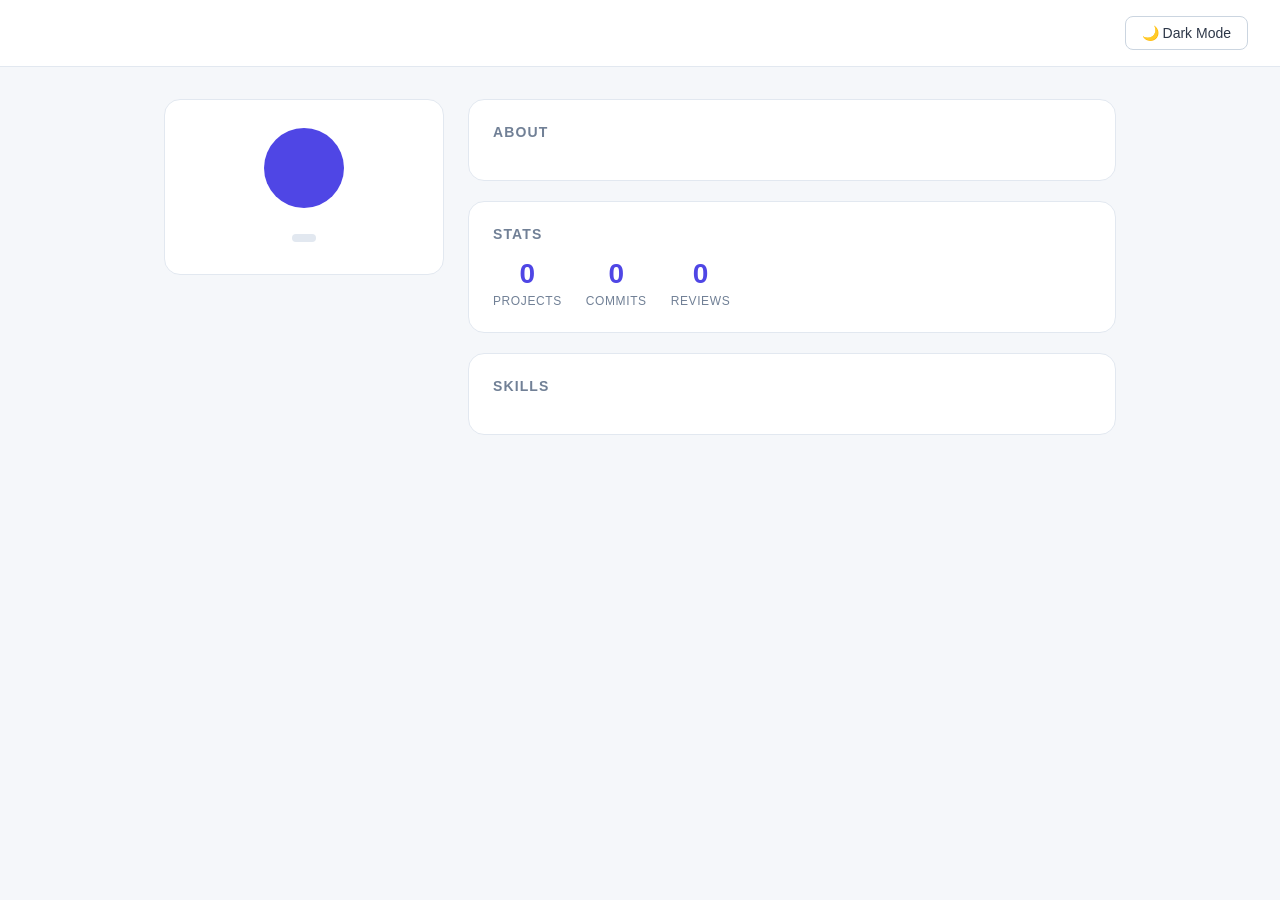
==== 10_dom_manipulation/live-class/mentee/index.html @ 92e0a52a "Merge remote-tracking branch 'upstream/main'" ====
<!DOCTYPE html>
<html lang="en">
  <head>
    <meta charset="UTF-8" />
    <meta name="viewport" content="width=device-width, initial-scale=1.0" />
    <title>DOM Manipulation — Live Class</title>
    <link rel="stylesheet" href="style.css" />
  </head>

  <!--
  ============================================================
  🏗️  PAGE STRUCTURE — READ BEFORE YOU START
  ============================================================
  This is a User Profile Page.
  Your JavaScript will select elements from this HTML and
  update them dynamically — no hardcoding text here.

  IMPORTANT: Do NOT add text content directly to these elements.
  Leave them empty or with placeholder text where noted.
  JavaScript will fill everything in.
  ============================================================
  -->

  <body>

    <!-- ✅ STEP 1 — HEADER
         This header holds the page title and a dark mode toggle button.
         The <h1> id="page-title" will be filled by JS.
         The <button> id="theme-btn" triggers dark mode when clicked
         (we'll add the click behavior in Event Listeners lesson —
         for now just style it and log that it exists). -->
    <header class="site-header">
      <h1 id="page-title"></h1>
      <button id="theme-btn">🌙 Dark Mode</button>
    </header>

    <!-- ✅ STEP 2 — MAIN LAYOUT
         A two-column layout: profile card on the left, content on the right. -->
    <main class="layout">

      <!-- ✅ STEP 3 — PROFILE CARD
           Leave all text content empty — JS fills it in. -->
      <aside class="profile-card">
        <div class="avatar" id="avatar">
          <!-- JS will set the initials here -->
        </div>
        <h2 id="user-name"></h2>
        <p id="user-title"></p>
        <p id="user-location"></p>
        <span id="status-badge" class="badge"></span>
      </aside>

      <!-- ✅ STEP 4 — CONTENT AREA -->
      <section class="content">

        <!-- Bio section -->
        <div class="section-block" id="bio-block">
          <h3>About</h3>
          <p id="user-bio"></p>
        </div>

        <!-- Stats section -->
        <div class="section-block" id="stats-block">
          <h3>Stats</h3>
          <div class="stats-row">
            <div class="stat">
              <span class="stat-number" id="stat-projects">0</span>
              <span class="stat-label">Projects</span>
            </div>
            <div class="stat">
              <span class="stat-number" id="stat-commits">0</span>
              <span class="stat-label">Commits</span>
            </div>
            <div class="stat">
              <span class="stat-number" id="stat-reviews">0</span>
              <span class="stat-label">Reviews</span>
            </div>
          </div>
        </div>

        <!-- Skills section — JS will build this list dynamically -->
        <div class="section-block" id="skills-block">
          <h3>Skills</h3>
          <!-- ✅ STEP 5 — SKILLS LIST
               Create a <ul> with id="skills-list"
               Leave it empty — JS will append <li> items to it. -->
          <ul id="skills-list"></ul>
        </div>

      </section>
    </main>

    <script src="app.js"></script>
  </body>
</html>
---- 10_dom_manipulation/live-class/mentee/style.css ----
/* ============================================================
   DOM MANIPULATION — LIVE CLASS  |  Stylesheet
   ============================================================
   This CSS is provided and explained below.
   You do not need to edit anything here.
   All your work happens in app.js.
   ============================================================ */

/* --- RESET & BASE --- */
* {
  box-sizing: border-box;
  margin: 0;
  padding: 0;
}

/* Body — light gray background, clean sans-serif font.
   transition: background-color makes the dark mode switch smooth. */
body {
  font-family: "Segoe UI", Tahoma, Geneva, Verdana, sans-serif;
  background-color: #f5f7fa;
  color: #2d3748;
  min-height: 100vh;
  transition: background-color 0.3s, color 0.3s;
}

/* --- DARK MODE ---
   When JS adds class="dark" to <body>, these rules apply.
   This is how .classList.toggle("dark") works — no inline styles needed. */
body.dark {
  background-color: #1a202c;
  color: #e2e8f0;
}

body.dark .profile-card {
  background-color: #2d3748;
  border-color: #4a5568;
}

body.dark .section-block {
  background-color: #2d3748;
  border-color: #4a5568;
}

body.dark .site-header {
  background-color: #2d3748;
  border-bottom-color: #4a5568;
}

/* --- HEADER --- */
.site-header {
  display: flex;
  justify-content: space-between;
  align-items: center;
  padding: 16px 32px;
  background-color: #ffffff;
  border-bottom: 1px solid #e2e8f0;
  position: sticky;
  top: 0;
  z-index: 10;
}

.site-header h1 {
  font-size: 1.25rem;
  font-weight: 700;
  color: inherit;
}

/* Dark mode toggle button */
#theme-btn {
  background: none;
  border: 1px solid #cbd5e0;
  padding: 8px 16px;
  border-radius: 8px;
  cursor: pointer;
  font-size: 0.875rem;
  color: inherit;
  transition: background-color 0.2s;
}

#theme-btn:hover {
  background-color: rgba(0,0,0,0.05);
}

/* --- MAIN LAYOUT --- */
.layout {
  display: grid;
  grid-template-columns: 280px 1fr;
  gap: 24px;
  max-width: 1000px;
  margin: 32px auto;
  padding: 0 24px;
}

/* --- PROFILE CARD --- */
.profile-card {
  background-color: #ffffff;
  border: 1px solid #e2e8f0;
  border-radius: 16px;
  padding: 28px 24px;
  text-align: center;
  height: fit-content;
  position: sticky;
  top: 80px;
  transition: background-color 0.3s, border-color 0.3s;
}

/* Avatar circle — JS sets the initials as textContent */
.avatar {
  width: 80px;
  height: 80px;
  border-radius: 50%;
  background-color: #4f46e5;
  color: #ffffff;
  font-size: 1.75rem;
  font-weight: 700;
  display: flex;
  align-items: center;
  justify-content: center;
  margin: 0 auto 16px;
}

.profile-card h2 {
  font-size: 1.25rem;
  font-weight: 700;
  margin-bottom: 4px;
}

.profile-card p {
  font-size: 0.875rem;
  color: #718096;
  margin-bottom: 4px;
}

/* Status badge — .badge.active turns it green, .badge.away turns it yellow */
.badge {
  display: inline-block;
  padding: 4px 12px;
  border-radius: 999px;
  font-size: 0.75rem;
  font-weight: 600;
  margin-top: 10px;
  background-color: #e2e8f0;
  color: #4a5568;
}

.badge.active {
  background-color: #c6f6d5;
  color: #276749;
}

.badge.away {
  background-color: #fefcbf;
  color: #744210;
}

.badge.offline {
  background-color: #fed7d7;
  color: #742a2a;
}

/* --- CONTENT SECTIONS --- */
.content {
  display: flex;
  flex-direction: column;
  gap: 20px;
}

.section-block {
  background-color: #ffffff;
  border: 1px solid #e2e8f0;
  border-radius: 16px;
  padding: 24px;
  transition: background-color 0.3s, border-color 0.3s;
}

.section-block h3 {
  font-size: 0.875rem;
  font-weight: 700;
  text-transform: uppercase;
  letter-spacing: 0.08em;
  color: #718096;
  margin-bottom: 16px;
}

#user-bio {
  font-size: 0.9375rem;
  line-height: 1.7;
  color: inherit;
}

/* --- STATS ROW --- */
.stats-row {
  display: flex;
  gap: 24px;
}

.stat {
  display: flex;
  flex-direction: column;
  align-items: center;
  gap: 4px;
}

.stat-number {
  font-size: 1.75rem;
  font-weight: 800;
  color: #4f46e5;
}

.stat-label {
  font-size: 0.75rem;
  color: #718096;
  text-transform: uppercase;
  letter-spacing: 0.05em;
}

/* --- SKILLS LIST --- */
#skills-list {
  list-style: none;
  display: flex;
  flex-wrap: wrap;
  gap: 8px;
}

/* Each skill tag — JS creates these with createElement */
#skills-list li {
  background-color: #ebf4ff;
  color: #2b6cb0;
  padding: 6px 14px;
  border-radius: 999px;
  font-size: 0.8125rem;
  font-weight: 500;
}

body.dark #skills-list li {
  background-color: #2c5282;
  color: #bee3f8;
}

/* --- RESPONSIVE --- */
@media (max-width: 700px) {
  .layout {
    grid-template-columns: 1fr;
  }
  .profile-card {
    position: static;
  }
}
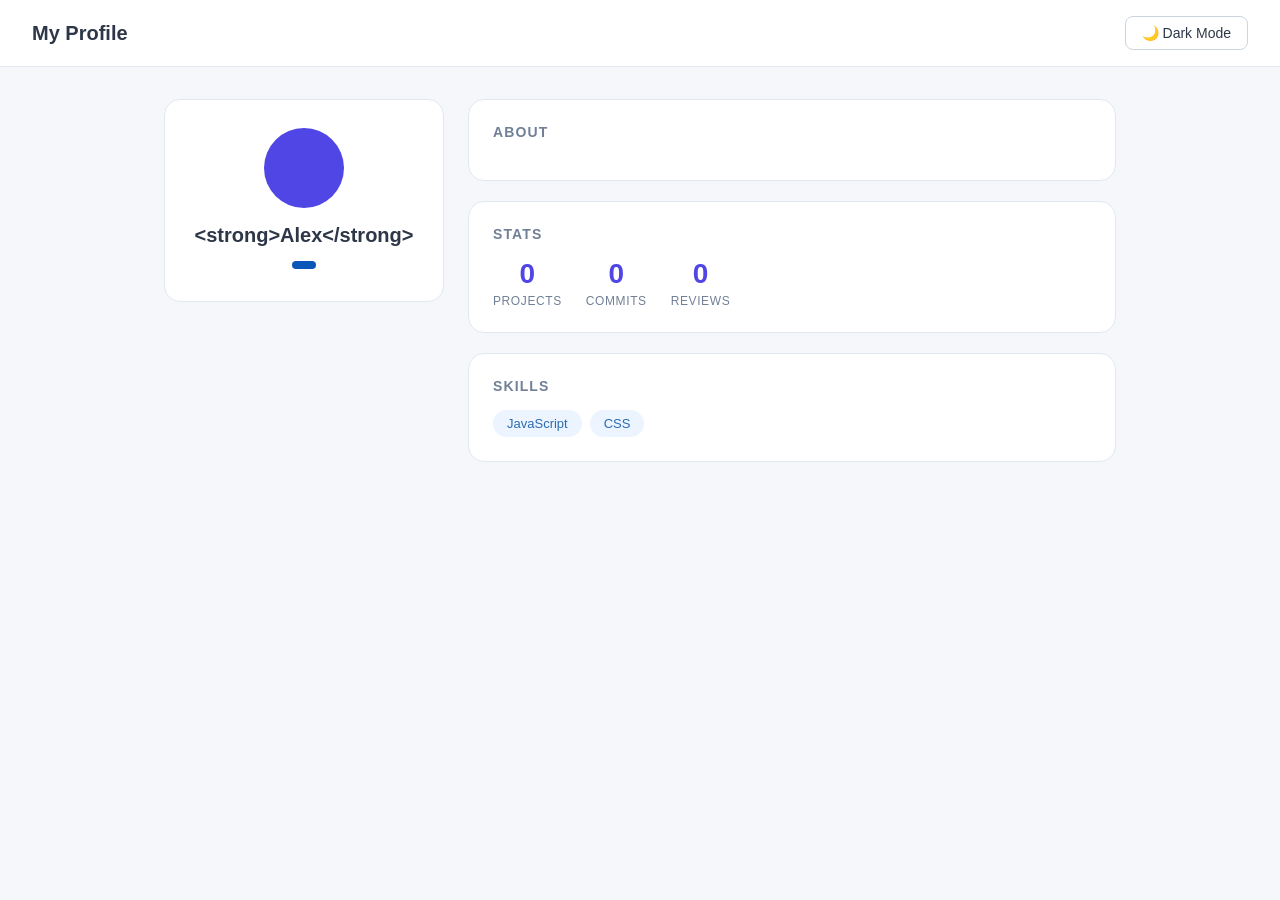
==== commit e8ed7710: "merge upstream main" ====
--- a/10_dom_manipulation/live-class/mentee/index.html
+++ b/10_dom_manipulation/live-class/mentee/index.html
@@ -1,4 +1,4 @@
-<!DOCTYPE html>
+<!doctype html>
 <html lang="en">
   <head>
     <meta charset="UTF-8" />
@@ -22,7 +22,6 @@
   -->
 
   <body>
-
     <!-- ✅ STEP 1 — HEADER
          This header holds the page title and a dark mode toggle button.
          The <h1> id="page-title" will be filled by JS.
@@ -37,7 +36,6 @@
     <!-- ✅ STEP 2 — MAIN LAYOUT
          A two-column layout: profile card on the left, content on the right. -->
     <main class="layout">
-
       <!-- ✅ STEP 3 — PROFILE CARD
            Leave all text content empty — JS fills it in. -->
       <aside class="profile-card">
@@ -52,7 +50,6 @@
 
       <!-- ✅ STEP 4 — CONTENT AREA -->
       <section class="content">
-
         <!-- Bio section -->
         <div class="section-block" id="bio-block">
           <h3>About</h3>
@@ -86,10 +83,9 @@
                Leave it empty — JS will append <li> items to it. -->
           <ul id="skills-list"></ul>
         </div>
-
       </section>
     </main>
 
-    <script src="app.js"></script>
+    <script src="debug.js"></script>
   </body>
 </html>
--- a/10_dom_manipulation/live-class/mentee/style.css
+++ b/10_dom_manipulation/live-class/mentee/style.css
@@ -20,7 +20,9 @@
   background-color: #f5f7fa;
   color: #2d3748;
   min-height: 100vh;
-  transition: background-color 0.3s, color 0.3s;
+  transition:
+    background-color 0.3s,
+    color 0.3s;
 }
 
 /* --- DARK MODE ---
@@ -78,7 +80,7 @@
 }
 
 #theme-btn:hover {
-  background-color: rgba(0,0,0,0.05);
+  background-color: rgba(0, 0, 0, 0.05);
 }
 
 /* --- MAIN LAYOUT --- */
@@ -101,7 +103,9 @@
   height: fit-content;
   position: sticky;
   top: 80px;
-  transition: background-color 0.3s, border-color 0.3s;
+  transition:
+    background-color 0.3s,
+    border-color 0.3s;
 }
 
 /* Avatar circle — JS sets the initials as textContent */
@@ -132,6 +136,7 @@
 }
 
 /* Status badge — .badge.active turns it green, .badge.away turns it yellow */
+
 .badge {
   display: inline-block;
   padding: 4px 12px;
@@ -139,8 +144,8 @@
   font-size: 0.75rem;
   font-weight: 600;
   margin-top: 10px;
-  background-color: #e2e8f0;
-  color: #4a5568;
+  background-color: #0b56b9;
+  color: #174086;
 }
 
 .badge.active {
@@ -170,7 +175,9 @@
   border: 1px solid #e2e8f0;
   border-radius: 16px;
   padding: 24px;
-  transition: background-color 0.3s, border-color 0.3s;
+  transition:
+    background-color 0.3s,
+    border-color 0.3s;
 }
 
 .section-block h3 {
